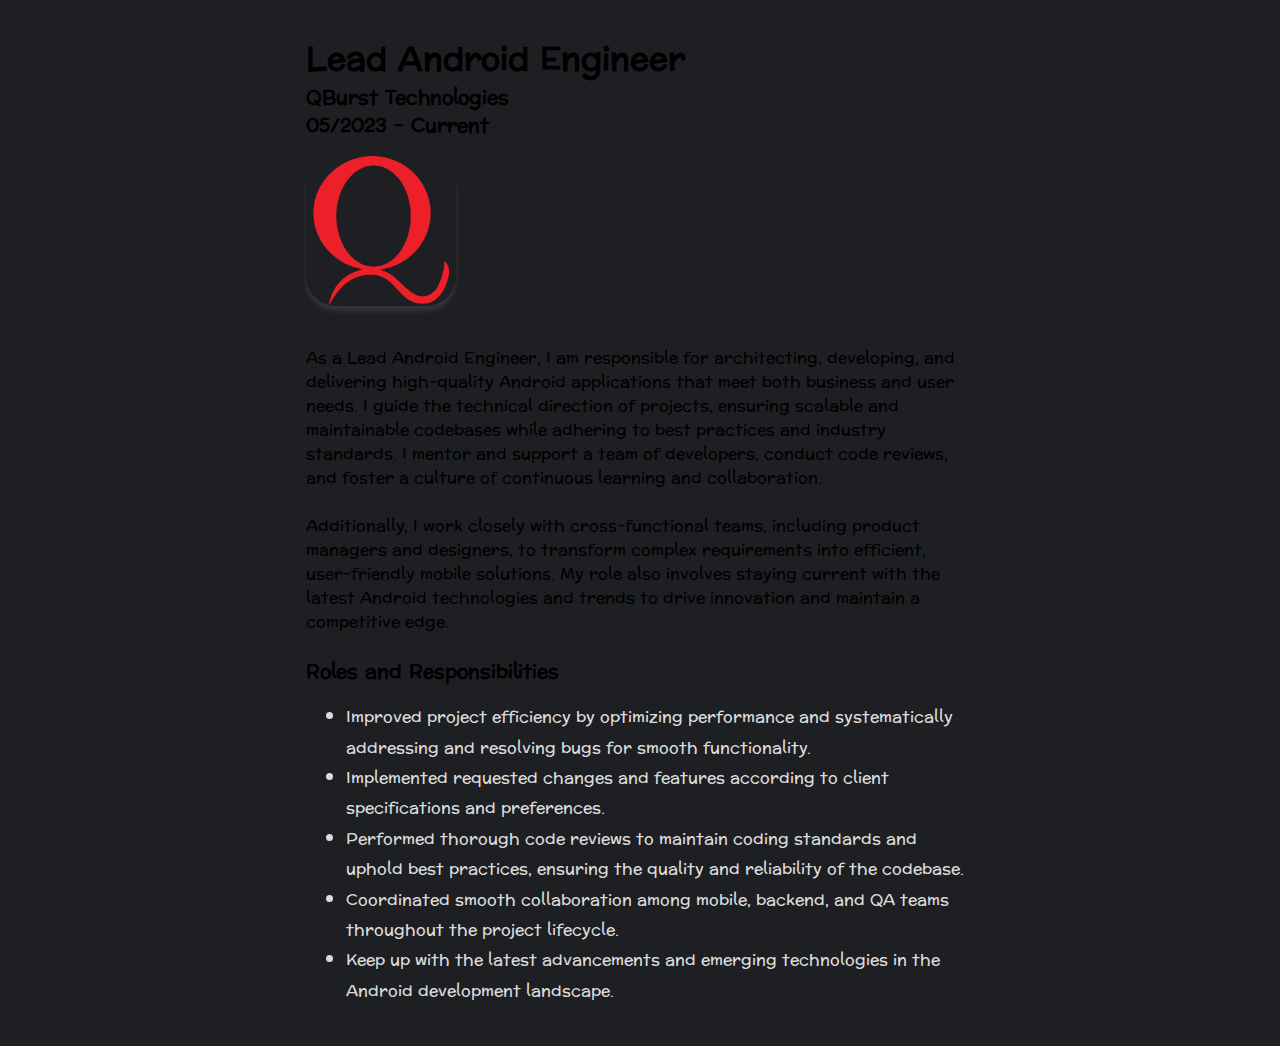
==== company.html @ 52900cc8 "Your comment" ====
<!DOCTYPE html>
<html>

<head>
    <meta charset="utf-8">
    <meta http-equiv="X-UA-Compatible" content="IE=edge">
    <title>Dipin P J</title>
    <meta name="description" content="">
    <meta name="viewport" content="width=device-width, initial-scale=1">
    <link rel="stylesheet" href="./styles/main.css">
</head>

<body>
    <div id="container--main">
        <!-- <a href="index.html"><black-text>&#x2190; Go Back</black-text></a> -->
        <h1 style="margin-top: 12px;">Lead Android Engineer</h1>
        <h3>QBurst Technologies</h3>
        <h3>05/2023 - Current</h3>
        <section id="wrapper--hero" class="section--page">
            <img id="project-pic" src="./assets/images/logo_qburst.png">

            <!-- <div>
                    <h1 id="user-name">Fox HR Application</h1>
                 </div>   -->
        </section>

        </br>

        <p>As a Lead Android Engineer, I am responsible for architecting, developing, and delivering high-quality
            Android applications that meet both business and user needs. I guide the technical direction of projects,
            ensuring scalable and maintainable codebases while adhering to best practices and industry standards. I
            mentor and support a team of developers, conduct code reviews, and foster a culture of continuous learning
            and collaboration.</p>
        </br>
        <p>Additionally, I work closely with cross-functional teams, including product managers and designers, to
            transform complex requirements into efficient, user-friendly mobile solutions. My role also involves staying
            current with the latest Android technologies and trends to drive innovation and maintain a competitive edge.
        </p>
        </br>
        <h3>Roles and Responsibilities</h3>
        <ul>
            <li><black-text>Improved project efficiency by optimizing performance and systematically addressing and
                    resolving bugs for
                    smooth functionality.</black-text></li>
            <li><black-text>Implemented requested changes and features according to client specifications and
                    preferences.</black-text></li>
            <li><black-text>Performed thorough code reviews to maintain coding standards and uphold best practices,
                    ensuring the quality
                    and reliability of the codebase.</black-text></li>
            <li><black-text>Coordinated smooth collaboration among mobile, backend, and QA teams throughout the project
                    lifecycle.</black-text></li>
            <li><black-text>Keep up with the latest advancements and emerging technologies in the Android development
                    landscape.</black-text></li>
        </ul>


        <!-- <a href="https://play.google.com/store/apps/details?id=com.leader.foxhr&hl=en&gl=US">Play Store Link</a> -->

    </div>

</body>

</html>
---- styles/main.css ----
@import url('https://fonts.googleapis.com/css2?family=Readex+Pro:wght@300;400;500;600;700&display=swap');
@import url('https://fonts.googleapis.com/css2?family=Nunito:wght@400;700&display=swap');
@import url('https://fonts.googleapis.com/css2?family=Preahvihear:wght@400;700&display=swap');

:root {
    --mainTextColor-light: #000000;
    --secondaryTextColor-light:  #131419;
    --mainLinkColor-light: #0da2b8;
    --mainBorderColor-light: rgb(218, 218, 218);
    --mainBgColor-light: #e0e5ec;
    --mainCardColor-dark: #f5f5f5;

    --mainTextColor-dark: #dcdcdc;
    --secondaryTextColor-dark: #e0e5ec;
    --mainLinkColor-dark: rgb(30, 190, 214);
    --mainBorderColor-dark: #2b3031;
    --mainBgColor-dark: #1e1f22;
    /* --mainBgColor-dark: #dde1e7; */
    --mainCardColor-dark: #000;


    --card-shadow-light1: rgba(255, 255, 255, 0.45);
    --card-shadow-light2: rgba(172, 172, 172, 0.3);
    
    --card-shadow-dark1: rgba(0, 0, 0, 0.8);
    --card-shadow-dark2: rgba(80, 80, 80, 0.3);


    --mainTextColor: var(--mainTextColor-dark);
    --secondaryTextColor: var(--mainTextColor-dark);
    --mainLinkColor: var(--mainLinkColor-dark);
    --mainBorderColor: var(--mainBorderColor-dark);
    --mainBgColor: var(--mainBgColor-dark);
    --themeOppoColor: var(--mainTextColor-dark);
    --mainCardColor: var(--mainCardColor-dark);
    --cardShadowColor1: var(--card-shadow-dark1);
    --cardShadowColor2: var(--card-shadow-dark2);
    --neomorphicCardBg: var(--mainBgColor);

    /* --mainTextColor: var(--mainTextColor-light);
    --secondaryTextColor: var(--secondaryTextColor-light);
    --mainLinkColor: var(--mainLinkColor-light);
    --mainBorderColor: var(--mainBorderColor-light);
    --mainBgColor: var(--mainBgColor-light);
    --themeOppoColor: var(--mainTextColor-dark);
    --mainCardColor: var(--mainCardColor-dark);
    --cardShadowColor1: var(--card-shadow-light1);
    --cardShadowColor2: var(--card-shadow-light2);
    --neomorphicCardBg: var(--secondaryTextColor-dark); */

}

.white-mode {
    --mainTextColor: var(--mainTextColor-light);
    --secondaryTextColor: var(--secondaryTextColor-light);
    --mainLinkColor: var(--mainLinkColor-light);
    --mainBorderColor: var(--mainBorderColor-light);
    --mainBgColor: var(--mainBgColor-light);
    --themeOppoColor: var(--mainTextColor-dark);
    --mainCardColor: var(--mainCardColor-dark);
    --cardShadowColor1: var(--card-shadow-light1);
    --cardShadowColor2: var(--card-shadow-light2);
    --neomorphicCardBg: var(--mainBgColor);

}


.dark-mode {
    --mainTextColor: var(--mainTextColor-dark);
    --secondaryTextColor: var(--secondaryTextColor-dark);
    --mainLinkColor: var(--mainLinkColor-dark);
    --mainBorderColor: var(--mainBorderColor-dark);
    --mainBgColor: var(--mainBgColor-dark);
    --themeOppoColor: var(--mainTextColor-dark);
    --mainCardColor: var(--mainCardColor-dark);
    --cardShadowColor1: var(--card-shadow-light1);
    --cardShadowColor2: var(--card-shadow-light2);
    --neomorphicCardBg: var(--mainBgColor);
}


* {
    font-family: 'Preahvihear';
    line-height: 1.5em;
    box-sizing: border-box;
    color: var(--mainTextColor);

}

body {
    background-color: var(--mainBgColor);
}

p,
span,
li {
    color: var(--secondaryTextColor);
    font-size: 1em;
}

a {
    text-decoration: none;
    color: var(--mainLinkColor);
    font-weight: 500;
}

li {
    line-height: 1.9em;
}

#container--main {
    max-width: 700px;
    margin: 0 auto;
    padding: 1em;
}

.section--page {
    padding-top: 1em;
    padding-bottom: 1em;
}

#wrapper--hero {
    display: flex;
    align-items: center;
    gap: 2em;
}

#bio,
a {
    font-weight: 300;
}

#user-name {
    font-size: 48px;
    line-height: 1em;
    margin-bottom: 4px;
}

#profile-pic1 {
    padding: 14px;
    position: absolute;
    width: 385px;
    height: 431px;
    left: 385px;
    top: 220px;
    background: radial-gradient(50% 50% at 50% 50%, #763CAC 0%, rgba(50, 15, 133, 0) 100%);
}

#profile-pic {
    padding: 14px;
    width: 150px;
    height: 150px;
    object-fit: cover;
    border-radius: 50%;
    -moz-border-radius: 50%;
    -webkit-border-radius: 50%;
}

#project-pic {
    width: 150px;
    height: 150px;
    object-fit: cover;
    border-radius: 20%;
    -moz-border-radius: 20%;
    -webkit-border-radius: 20%;
    box-shadow: 0 5px 5px rgba(255, 255, 255, 0.1);
}

#email {
    color: var(--mainTextColor);
}


#toggle-button {
    color: var(--themeOppoColor);
}

#socials--list {
    display: flex;
    justify-content: space-between;
    column-gap: 1em;
    flex-wrap: wrap;
}

#socials--list a {
    font-weight: 300;
    color: var(--secondaryTextColor);
    font-size: 0.9em;
    transition: 0.3s;
}

#socials--list a:hover {
    font-weight: 100;
    color: var(--mainLinkColor);
    font-size: 0.9em;
}

#qualifications--list {
    list-style: none;
    margin: 0;
    padding: 0;
}

#wrapper--techstack__items {
    display: flex;
    flex-wrap: wrap;
    gap: 1em;
    font-size: 0.9em;
}


.coding-font {
    font-family: IBM Plex Mono;
    /* font-family: 'Times New Roman', Times, serif; */
}

.card--project {
    padding-top: 1em;
    padding-bottom: 1em;
    border-top: 1px solid var(--mainBorderColor);
}

.card--project a {
    color: var(--mainTextColor);

    transition: 0.3s;
}

.card--project a:hover {
    color: rgb(30, 190, 214);

}

.card--work-history {
    border-left: 1px solid var(--mainBorderColor);
    margin-top: 3em;
    margin-bottom: 3em;
    padding-left: 2em;
}

.line-break {
    background-color: var(--mainBorderColor);
    height: 1px;
}

.simple-card {
    flex: 0 0 auto;
    border: 1px solid #ddd;
    border-radius: 5px;
    padding: 16px;
    margin-bottom: 20px;
    background-color: #100d0d;
    box-shadow: 0 2px 4px rgba(255, 255, 255, 0.1);
}

.card-container {
    display: flex;
    overflow: auto;
    white-space: nowrap;
}

/* Style for each individual card */
.card {
    flex: 0 0 auto;
    width: 200px;
    /* Adjust the width as needed */
    margin-right: 10px;
    /* Spacing between cards */
    border: 1px solid #ddd;
    border-radius: 5px;
    box-shadow: 0 2px 4px rgba(0, 0, 0, 0.1);
}

/* Style for each individual card */
.screenshot {
    flex: 0 0 auto;
    width: 200px;
    /* Adjust the width as needed */
    margin-right: 10px;
    /* Spacing between cards */
    border: 1px solid #ddd;
    border-radius: 5px;
    box-shadow: 0 2px 4px rgba(0, 0, 0, 0.1);
}

/* Style for the card image */
.card img {
    max-width: 100%;
    height: auto;
    border-radius: 5px;
}

/* Style for card content */
.card-content {
    padding: 10px;
}

@media(max-width:600px) {

    .section--page {
        padding-top: 1em;
        padding-bottom: 1em;
    }

    #wrapper--hero {
        display: flex;
        align-items: start;
        gap: 1em;
    }

    #profile-pic {
        padding: 14px;
        width: 180px;
        height: 180px;
    }

    #wrapper--hero {
        flex-direction: column;
    }

    .card--work-history {
        border-left: none;
        padding-left: 0;
    }
}


p,
h1 {
    margin: 0px;
    padding: 0px;
    color: black;
}


h1.page-header {
    margin: 0;
    padding: 0;
    color: black;
}

h3 {
    margin: 0px;
    padding: 0px;
    color: black;
}

h3.page-header {
    margin: 0;
    padding: 0;
}

.jetbrains-mono-normal {
    font-family: IBM Plex Mono;
    /* font-family: "JetBrains Mono", monospace; */
    font-optical-sizing: auto;
    font-weight: 12px;
    font-style: normal;
}

.grid-container {
    grid-template-columns: auto auto;
}


.work-history-container {
    justify-content: center;
    gap: 10px;
}

.grid-item {
    border: 1px solid rgba(0, 0, 0, 0.8);
    padding: 20px;
    font-size: 14px;
    margin-right: 12px;
    margin-bottom: 12px;
    text-align: start;
}

/* Project Section */
.container {
    display: flex;
    justify-content: center;
    height: 220px;
}

.cardItem {
    border: 1px solid rgba(0, 0, 0, 0.8);
    border-radius: 12px;
    margin-top: 20px;
    margin-right: 20px;
    padding: 20px;
    text-align: start;
    /* transition: all 500ms ease-in-out; */
    background-color: (--mainCardColor-dark);
}

/* .cardItem:hover {
    margin-top: 40px;
    /* cursor: pointer; */
/*  box-shadow: 0px 12px 30px 0px rgba(0, 0, 0, 0.2);
    /* transition: all 800ms cubic-bezier(0.19, 1, 0.22, 1); } 
  */
.cardLabel {
    margin-top: 24px;
    width: 100%;
    font-size: 16px;
    display: block;
}

.material-icons {
    font-size: 64px;
    margin-top: 24px;
    color: #1ab5ad;
}


.sticky {
    position: -webkit-sticky;
    position: sticky;
    top: 0;
    width: 100%;
    background-color: var(--mainBgColor);
}

.workExperienceCard {
    background-image: url("./assets/images/experience.svg");
}

.svg-container {
    position: relative;
    width: max-content;
    height: fit-content;
}

.svg-container img {
    position: absolute;
    top: 0;
    left: 0;
    width: 100%;
    height: 100%;
    object-fit: cover;
}

.content {
    position: relative;
    z-index: 1;
    text-align: center;
}

.skill-item-container {
    display: flex;
    /* Flexbox to align horizontally */
    justify-content: center;
    /* Distributes space between the divs */
    gap: 10px;
    /* Optional: Space between the divs */
    margin-bottom: 20px;
}

.circle-container {
    width: 44px;
    height: 44px;
    border-radius: 10%;
    background-color: #251C31;
    /* Background color of the circle */
    display: flex;
    justify-content: center;
    align-items: center;
    overflow: hidden;
    position: relative;
}

.circle-container img {
    width: 80%;
    /* Adjust image size */
    height: auto;
    border-radius: 50%;
    /* Make image inside the circle */
}

.centered-container {
    color: white;
    text-align: center;
    padding: 20px;
    border-radius: 5px;
    box-shadow: -5px -5px 9px var(--cardShadowColor1), 5px 5px 9px var(--cardShadowColor2);
}

.align-start-container {
    color: white;
    background: var(--neomorphicCardBg);
    text-align: s;
    padding: 20px;
    border-radius: 5px;
    margin-bottom: 30px;
    box-shadow: -5px -5px 9px var(--cardShadowColor1), 5px 5px 9px var(--cardShadowColor2);
}

.centered-text {
    background-color: var(--mainBgColor);
}

.red-text {
    color: red;
}

.blue-text {
    color: blue;
}

.green-text {
    color: green;
}

.white-text {
    color: rgb(255, 255, 255);
}

.violet-text {
    color: #A362FF;
}

.black-text {
    color: var(--mainTextColor);
}


.main-text-reverse {
    color: var(--mainTextColor);
}

skills-body {
    display: flex;
    flex-wrap: wrap;
    display: flex;
    padding-top: 10px;
    justify-content: start;
    align-items: start;
}

skills-body-div {
    height: 50px;
    justify-content: center;
    width: 50px;
    background: var(--neomorphicCardBg);
    border-radius: 10px;
    margin-right: 10px;
    margin-top: 10px;
}

social-body {
    display: flex;
    justify-content: start;
    align-items: start;
}

social-body-div {
    height: 50px;
    width: 50px;
    background: var(--neomorphicCardBg);
    border-radius: 10px;
    margin-right: 10px;
}
.box-image-no-padding {
    width: 50px;
    height: 50px;
    justify-content: center;
}
.box img {
    width: 50px;
    height: 50px;
    padding: 8px;
    justify-content: center;
    /* centers horizontally */
    /* Make image inside the circle */
}

.card--techstack {
    /* border: 1px solid var(--mainBorderColor); */
    border-radius: 5px;
    padding: 0.5em 1em;
    align-items: center;
    background: var(--neomorphicCardBg);
    box-shadow: -5px -5px 9px var(--cardShadowColor1), 5px 5px 9px var(--cardShadowColor2);

}

.box {
    justify-content: center;
    /* centers horizontally */
    align-items: center;
    box-shadow: -5px -5px 9px var(--cardShadowColor1), 5px 5px 9px var(--cardShadowColor2);
}

.box2 {
    box-shadow: inset -5px -5px 9px var(--cardShadowColor1), inset 5px 5px 9px var(--cardShadowColor2);
}

.circle {
    display: flex;
    justify-content: center;
    align-items: center;
    position: relative;
    border-radius: 50%;
    box-shadow: -5px -5px 9px var(--cardShadowColor1), 5px 5px 9px var(--cardShadowColor2);
}

.circle::after {
    content: '';
    position: absolute;
    height: 80%;
    width: 80%;
    background-color: transparent;
    border-radius: 50%;
    box-shadow: inset -5px -5px 9px var(--cardShadowColor1), inset 5px 5px 9px var(--cardShadowColor2);
}

.truncate {
    display: -webkit-box;
    -webkit-box-orient: vertical;
    overflow: hidden;
    -webkit-line-clamp: 2;
    /* Limit to 2 lines */
    max-height: 3em;
    /* Adjust based on line height */
}


.project-truncate {
    display: -webkit-box;
    -webkit-box-orient: vertical;
    overflow: hidden;
    -webkit-line-clamp: 4;
    /* Limit to 2 lines */
    line-height: 1.5em;
    /* Set line height */
}



profile-pic-body {
	display: flex;
	width: 150px;
	height: 150px;
	overflow: hidden;
	flex-direction: row;
	align-items: center;
	justify-content: space-around;
}
profile-pic-body-section.light,
section.dark {
	display: flex;
	width: 150px;
	height: 150px;
	align-items: center;
	justify-content: space-around;
}
profile-pic-body-section.light {
	background-color: var(--mainBgColor);
}
profile-pic-body-section.dark {
	background-color: var(--mainBgColor);
}
profile-pic-body-div.circle,
profile-pic-body-div.circle_black {
	position: relative;
	display: flex;
	width: 150px;
	height: 150px;
	border-radius: 150px;
	align-items: center;
	justify-content: center;
}
profile-pic-body-div.circle:before,
profile-pic-body-div.circle_black:before {
	position: absolute;
	top: 0;
	right: 0;
	bottom: 0;
	left: 0;
	display: block;
	width: 150px;
	height: 150px;
	content: " ";
	cursor: pointer;
	transition: 0.3s ease-out;
	border-radius: 150px;
	filter: blur(7px);
}
profile-pic-body-div.circle.long,
profile-pic-body-div.circle_black.long {
	width: 250px;
	height: 100px;
}
profile-pic-body-div.circle.long:before,
profile-pic-body-div.circle_black.long:before {
	position: absolute;
	top: 0;
	right: 0;
	bottom: 0;
	left: 0;
	width: 250px;
	height: 100px;
}
profile-pic-body-div.circle:before {
	box-shadow: 8px 8px 20px #a9a8b7, -8px -8px 20px #fff;
}
profile-pic-body-div.circle_black:before {
	box-shadow: 8px 8px 20px rgba(0, 0, 0, 0.5),
		-8px -8px 20px rgba(255, 255, 255, 0.2);
}
profile-pic-body-div.circle p,
profile-pic-body-div.circle_black p {
	position: relative;
	z-index: 5;
	user-select: none;
	cursor: pointer;
}
profile-pic-body-div.circle_black {
	color: white;
}
@media (max-width: 700px) {
	profile-pic-body {
		height: auto;
		flex-direction: column;
	}
	profile-pic-body-section.light,
	profile-pic-body-section.dark {
		width: 150px;
		height: 150px;
	}
}
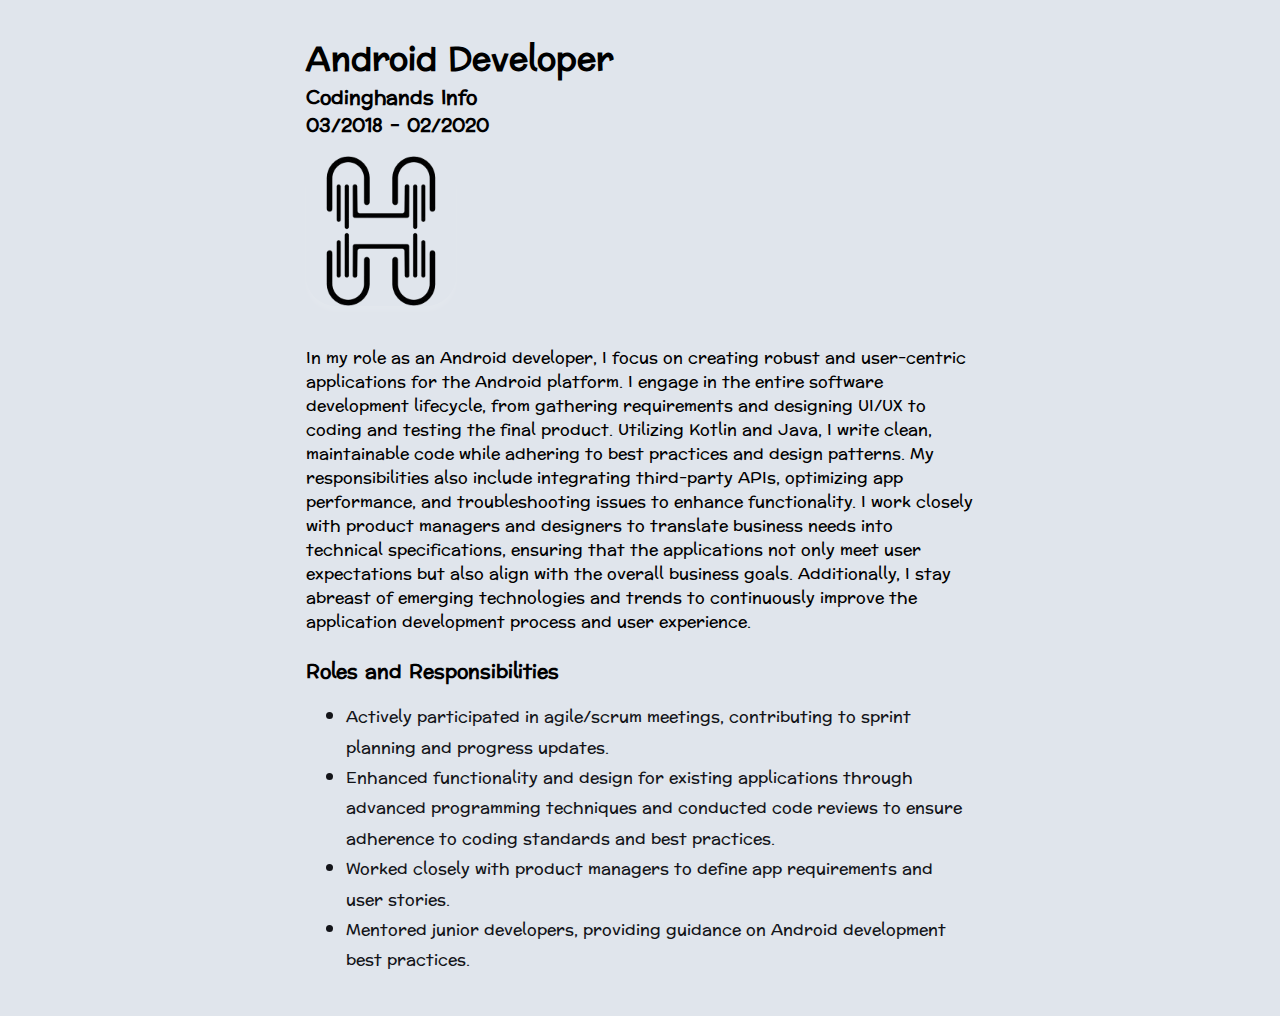
==== commit be77b84e: "Your comment" ====
--- a/company.html
+++ b/company.html
@@ -8,17 +8,17 @@
     <meta name="description" content="">
     <meta name="viewport" content="width=device-width, initial-scale=1">
     <link rel="stylesheet" href="./styles/main.css">
+    <script src="strings.js"></script>
 </head>
 
-<body>
+<body onload="getCompanyDetails()">
     <div id="container--main">
         <!-- <a href="index.html"><black-text>&#x2190; Go Back</black-text></a> -->
-        <h1 style="margin-top: 12px;">Lead Android Engineer</h1>
-        <h3>QBurst Technologies</h3>
-        <h3>05/2023 - Current</h3>
+        <h1 id="designation" style="margin-top: 12px;"></h1>
+        <h3 id="companyName"></h3>
+        <h3 id="duration"></h3>
         <section id="wrapper--hero" class="section--page">
-            <img id="project-pic" src="./assets/images/logo_qburst.png">
-
+            <img class="responsive-image" id="dynamicImage" src="">
             <!-- <div>
                     <h1 id="user-name">Fox HR Application</h1>
                  </div>   -->
@@ -26,38 +26,126 @@
 
         </br>
 
-        <p>As a Lead Android Engineer, I am responsible for architecting, developing, and delivering high-quality
-            Android applications that meet both business and user needs. I guide the technical direction of projects,
-            ensuring scalable and maintainable codebases while adhering to best practices and industry standards. I
-            mentor and support a team of developers, conduct code reviews, and foster a culture of continuous learning
-            and collaboration.</p>
-        </br>
-        <p>Additionally, I work closely with cross-functional teams, including product managers and designers, to
-            transform complex requirements into efficient, user-friendly mobile solutions. My role also involves staying
-            current with the latest Android technologies and trends to drive innovation and maintain a competitive edge.
-        </p>
+        <p id="jobDescription"></p>
         </br>
         <h3>Roles and Responsibilities</h3>
-        <ul>
-            <li><black-text>Improved project efficiency by optimizing performance and systematically addressing and
-                    resolving bugs for
-                    smooth functionality.</black-text></li>
-            <li><black-text>Implemented requested changes and features according to client specifications and
-                    preferences.</black-text></li>
-            <li><black-text>Performed thorough code reviews to maintain coding standards and uphold best practices,
-                    ensuring the quality
-                    and reliability of the codebase.</black-text></li>
-            <li><black-text>Coordinated smooth collaboration among mobile, backend, and QA teams throughout the project
-                    lifecycle.</black-text></li>
-            <li><black-text>Keep up with the latest advancements and emerging technologies in the Android development
-                    landscape.</black-text></li>
-        </ul>
-
+        <div id="listContainer"></div>
 
         <!-- <a href="https://play.google.com/store/apps/details?id=com.leader.foxhr&hl=en&gl=US">Play Store Link</a> -->
 
     </div>
+    <script>
+        function showAlert() {
+            alert("This is an alert message!");
+        }
+        function getCompanyDetails() {
+            alert("called")
+            const params = new URLSearchParams(window.location.search);
+            const name = params.get('name');
+            const container = document.getElementById("listContainer");
+            const ul = document.createElement("ul");
 
+            const imageElement = document.getElementById("dynamicImage");
+            const companyName = document.getElementById("companyName");
+            const designation = document.getElementById("designation");
+            const duration = document.getElementById("duration");
+            const jobDescription = document.getElementById("jobDescription");
+
+            switch (name) {
+                case "qburst":
+                    designation.textContent = strings.qburstDesgination;
+                    companyName.textContent = strings.qburstName;
+                    duration.textContent = strings.qburstDuration;
+                    jobDescription.textContent = strings.qburstDescription;
+                    imageElement.src="./assets/images/logo_qburst.png"
+                    var items = [
+                        strings.qburstRole1,
+                        strings.qburstRole2,
+                        strings.qburstRole3,
+                        strings.qburstRole4,
+                        strings.qburstRole5];
+                    items.forEach(item => {
+                        const li = document.createElement("li");
+                        li.textContent = item;
+                        ul.appendChild(li);
+                    });
+
+                    break;
+                case "leadergroup":
+                    designation.textContent = strings.leaderGroupDesgination;
+                    companyName.textContent = strings.leaderGroupName;
+                    duration.textContent = strings.leaderGroupDuration;
+                    jobDescription.textContent = strings.leaderGroupDescription;
+                    imageElement.src="./assets/images/logo_leadergroup.png"
+                    var items = [
+                        strings.leaderGroupRole1,
+                        strings.leaderGroupRole2,
+                        strings.leaderGroupRole3,
+                        strings.leaderGroupRole4
+                    ];
+                    items.forEach(item => {
+                        const li = document.createElement("li");
+                        li.textContent = item;
+                        ul.appendChild(li);
+                    });
+                    break;
+                case "codinghands":
+                    designation.textContent = strings.codingHandsDesgination;
+                    companyName.textContent = strings.codingHandsName;
+                    duration.textContent = strings.codingHandsDuration;
+                    jobDescription.textContent = strings.codingHandsDescription;
+                    imageElement.src="./assets/images/logo_ch.png"
+                    var items = [
+                        strings.codingHandsRole1,
+                        strings.codingHandsRole2,
+                        strings.codingHandsRole3,
+                        strings.codingHandsRole4
+                    ];
+                    items.forEach(item => {
+                        const li = document.createElement("li");
+                        li.textContent = item;
+                        ul.appendChild(li);
+                    });
+                    break;
+                case "sbl":
+                    designation.textContent = strings.sblDesgination;
+                    companyName.textContent = strings.sblName;
+                    duration.textContent = strings.sblDuration;
+                    jobDescription.textContent = strings.sblDescription;
+                    imageElement.src="./assets/images/logo_sbl.png"
+                    var items = [
+                        strings.sblRole1,
+                        strings.sblRole2,
+                        strings.sblRole3
+                    ];
+                    items.forEach(item => {
+                        const li = document.createElement("li");
+                        li.textContent = item;
+                        ul.appendChild(li);
+                    });
+                    break;
+                default:
+                    designation.textContent = strings.chDesgination;
+                    companyName.textContent = strings.chName;
+                    duration.textContent = strings.chDuration;
+                    jobDescription.textContent = strings.chDescription;
+                    imageElement.src="./assets/images/logo_ch.png"
+                    var items = [
+                        strings.chRole1,
+                        strings.chRole2,
+                        strings.chRole3,
+                        strings.chRole4
+                    ];
+                    items.forEach(item => {
+                        const li = document.createElement("li");
+                        li.textContent = item;
+                        ul.appendChild(li);
+                    });
+            }
+            container.innerHTML = '';
+            container.appendChild(ul);
+        }
+    </script>
 </body>
 
 </html>--- a/styles/main.css
+++ b/styles/main.css
@@ -26,7 +26,7 @@
     --card-shadow-dark2: rgba(80, 80, 80, 0.3);
 
 
-    --mainTextColor: var(--mainTextColor-dark);
+    /* --mainTextColor: var(--mainTextColor-dark);
     --secondaryTextColor: var(--mainTextColor-dark);
     --mainLinkColor: var(--mainLinkColor-dark);
     --mainBorderColor: var(--mainBorderColor-dark);
@@ -35,22 +35,8 @@
     --mainCardColor: var(--mainCardColor-dark);
     --cardShadowColor1: var(--card-shadow-dark1);
     --cardShadowColor2: var(--card-shadow-dark2);
-    --neomorphicCardBg: var(--mainBgColor);
-
-    /* --mainTextColor: var(--mainTextColor-light);
-    --secondaryTextColor: var(--secondaryTextColor-light);
-    --mainLinkColor: var(--mainLinkColor-light);
-    --mainBorderColor: var(--mainBorderColor-light);
-    --mainBgColor: var(--mainBgColor-light);
-    --themeOppoColor: var(--mainTextColor-dark);
-    --mainCardColor: var(--mainCardColor-dark);
-    --cardShadowColor1: var(--card-shadow-light1);
-    --cardShadowColor2: var(--card-shadow-light2);
-    --neomorphicCardBg: var(--secondaryTextColor-dark); */
-
-}
-
-.white-mode {
+    --neomorphicCardBg: var(--mainBgColor); */
+
     --mainTextColor: var(--mainTextColor-light);
     --secondaryTextColor: var(--secondaryTextColor-light);
     --mainLinkColor: var(--mainLinkColor-light);
@@ -61,6 +47,32 @@
     --cardShadowColor1: var(--card-shadow-light1);
     --cardShadowColor2: var(--card-shadow-light2);
     --neomorphicCardBg: var(--mainBgColor);
+
+}
+
+.white-mode {
+        --mainTextColor: var(--mainTextColor-dark);
+    --secondaryTextColor: var(--mainTextColor-dark);
+    --mainLinkColor: var(--mainLinkColor-dark);
+    --mainBorderColor: var(--mainBorderColor-dark);
+    --mainBgColor: var(--mainBgColor-dark);
+    --themeOppoColor: var(--mainTextColor-dark);
+    --mainCardColor: var(--mainCardColor-dark);
+    --cardShadowColor1: var(--card-shadow-dark1);
+    --cardShadowColor2: var(--card-shadow-dark2);
+    --neomorphicCardBg: var(--mainBgColor);
+
+
+    /* --mainTextColor: var(--mainTextColor-light);
+    --secondaryTextColor: var(--secondaryTextColor-light);
+    --mainLinkColor: var(--mainLinkColor-light);
+    --mainBorderColor: var(--mainBorderColor-light);
+    --mainBgColor: var(--mainBgColor-light);
+    --themeOppoColor: var(--mainTextColor-dark);
+    --mainCardColor: var(--mainCardColor-dark);
+    --cardShadowColor1: var(--card-shadow-light1);
+    --cardShadowColor2: var(--card-shadow-light2);
+    --neomorphicCardBg: var(--mainBgColor); */
 
 }
 
@@ -165,6 +177,15 @@
     -webkit-border-radius: 20%;
     box-shadow: 0 5px 5px rgba(255, 255, 255, 0.1);
 }
+.responsive-image {
+    width: 150px;
+    height: 150px;
+    object-fit: cover;
+    border-radius: 20%;
+    -moz-border-radius: 20%;
+    -webkit-border-radius: 20%;
+    box-shadow: 0 5px 5px rgba(255, 255, 255, 0.1);
+}
 
 #email {
     color: var(--mainTextColor);
@@ -173,6 +194,22 @@
 
 #toggle-button {
     color: var(--themeOppoColor);
+}
+
+.transparent-button {
+    background-color: transparent; /* Transparent background */
+    border: 2px solid var(--mainTextColor); /* Border color */
+    color: green; /* Text color */
+    padding: 4px 10px;
+    font-size: 13px; /* Font size */
+    cursor: pointer; /* Pointer cursor on hover */
+    border-radius: 5px; /* Rounded corners */
+    transition: background-color 0.3s, color 0.3s; /* Smooth transitions */
+}
+
+.transparent-button:hover {
+    background-color: var(--mainBgColor); /* Change background on hover */
+    color: white; /* Change text color on hover */
 }
 
 #socials--list {
@@ -419,6 +456,8 @@
     position: -webkit-sticky;
     position: sticky;
     top: 0;
+    padding-top: 10px;
+    padding-bottom: 10px;
     width: 100%;
     background-color: var(--mainBgColor);
 }
@@ -510,7 +549,7 @@
 }
 
 .green-text {
-    color: green;
+    color: #008000;
 }
 
 .white-text {
@@ -570,7 +609,7 @@
 .box img {
     width: 50px;
     height: 50px;
-    padding: 8px;
+    padding: 12px;
     justify-content: center;
     /* centers horizontally */
     /* Make image inside the circle */
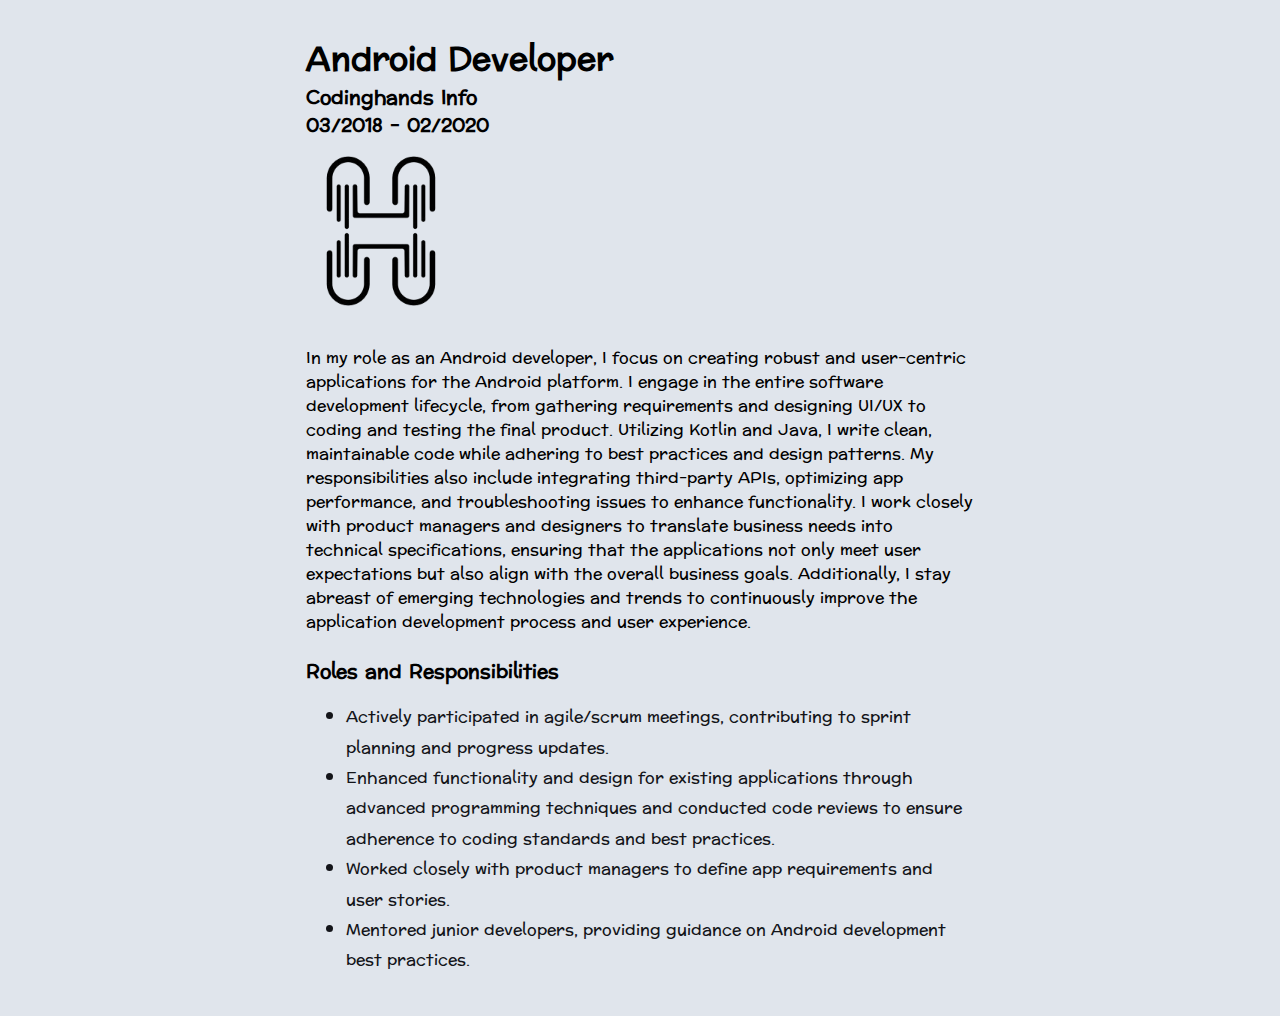
==== commit 6cfad147: "Your comment" ====
--- a/company.html
+++ b/company.html
@@ -5,41 +5,41 @@
     <meta charset="utf-8">
     <meta http-equiv="X-UA-Compatible" content="IE=edge">
     <title>Dipin P J</title>
+    <link rel="icon" type="image/x-icon" href="./assets/images/favicon.ico">
     <meta name="description" content="">
     <meta name="viewport" content="width=device-width, initial-scale=1">
     <link rel="stylesheet" href="./styles/main.css">
+    <link rel="preconnect" href="https://fonts.googleapis.com">
+    <link rel="preconnect" href="https://fonts.gstatic.com" crossorigin>
+    <link href="https://fonts.googleapis.com/css2?family=JetBrains+Mono:ital,wght@0,100..800;1,100..800&display=swap"
+        rel="stylesheet">
+    <link rel="stylesheet" href="https://cdnjs.cloudflare.com/ajax/libs/font-awesome/4.7.0/css/font-awesome.min.css">
     <script src="strings.js"></script>
 </head>
 
 <body onload="getCompanyDetails()">
     <div id="container--main">
         <!-- <a href="index.html"><black-text>&#x2190; Go Back</black-text></a> -->
-        <h1 id="designation" style="margin-top: 12px;"></h1>
-        <h3 id="companyName"></h3>
-        <h3 id="duration"></h3>
+        <h1 class="black-text" id="designation" style="margin-top: 12px;"></h1>
+        <h3 class="black-text" id="companyName"></h3>
+        <h3 class="black-text" id="duration"></h3>
         <section id="wrapper--hero" class="section--page">
             <img class="responsive-image" id="dynamicImage" src="">
             <!-- <div>
                     <h1 id="user-name">Fox HR Application</h1>
                  </div>   -->
         </section>
-
         </br>
-
-        <p id="jobDescription"></p>
+        <p class="black-text" id="jobDescription"></p>
         </br>
-        <h3>Roles and Responsibilities</h3>
+        <h3 class="black-text">Roles and Responsibilities</h3>
         <div id="listContainer"></div>
 
         <!-- <a href="https://play.google.com/store/apps/details?id=com.leader.foxhr&hl=en&gl=US">Play Store Link</a> -->
 
     </div>
     <script>
-        function showAlert() {
-            alert("This is an alert message!");
-        }
         function getCompanyDetails() {
-            alert("called")
             const params = new URLSearchParams(window.location.search);
             const name = params.get('name');
             const container = document.getElementById("listContainer");
@@ -146,6 +146,7 @@
             container.appendChild(ul);
         }
     </script>
+    
 </body>
 
 </html>--- a/styles/main.css
+++ b/styles/main.css
@@ -26,8 +26,20 @@
     --card-shadow-dark2: rgba(80, 80, 80, 0.3);
 
 
-    /* --mainTextColor: var(--mainTextColor-dark);
-    --secondaryTextColor: var(--mainTextColor-dark);
+    /* --mainTextColor: var(--mainTextColor-light);
+    --secondaryTextColor: var(--secondaryTextColor-light);
+    --mainLinkColor: var(--mainLinkColor-dark);
+    --mainBorderColor: var(--mainBorderColor-dark);
+    --mainBgColor: var(--mainBgColor-light);
+    --themeOppoColor: var(--mainTextColor-light);
+    --mainCardColor: var(--mainCardColor-dark);
+    --cardShadowColor1: var(--card-shadow-light1);
+    --cardShadowColor2: var(--card-shadow-light2);
+    --neomorphicCardBg: var(--mainBgColor); */
+
+        
+    --mainTextColor: var(--mainTextColor-dark);
+    --secondaryTextColor: var(--secondaryTextColor-dark);
     --mainLinkColor: var(--mainLinkColor-dark);
     --mainBorderColor: var(--mainBorderColor-dark);
     --mainBgColor: var(--mainBgColor-dark);
@@ -35,14 +47,14 @@
     --mainCardColor: var(--mainCardColor-dark);
     --cardShadowColor1: var(--card-shadow-dark1);
     --cardShadowColor2: var(--card-shadow-dark2);
-    --neomorphicCardBg: var(--mainBgColor); */
+    --neomorphicCardBg: var(--mainBgColor);
 
     --mainTextColor: var(--mainTextColor-light);
     --secondaryTextColor: var(--secondaryTextColor-light);
-    --mainLinkColor: var(--mainLinkColor-light);
-    --mainBorderColor: var(--mainBorderColor-light);
+    --mainLinkColor: var(--mainLinkColor-dark);
+    --mainBorderColor: var(--mainBorderColor-dark);
     --mainBgColor: var(--mainBgColor-light);
-    --themeOppoColor: var(--mainTextColor-dark);
+    --themeOppoColor: var(--mainTextColor-light);
     --mainCardColor: var(--mainCardColor-dark);
     --cardShadowColor1: var(--card-shadow-light1);
     --cardShadowColor2: var(--card-shadow-light2);
@@ -50,8 +62,34 @@
 
 }
 
+.dark-mode {
+    /* --mainTextColor: var(--mainTextColor-light);
+    --secondaryTextColor: var(--secondaryTextColor-light);
+    --mainLinkColor: var(--mainLinkColor-dark);
+    --mainBorderColor: var(--mainBorderColor-dark);
+    --mainBgColor: var(--mainBgColor-light);
+    --themeOppoColor: var(--mainTextColor-light);
+    --mainCardColor: var(--mainCardColor-dark);
+    --cardShadowColor1: var(--card-shadow-light1);
+    --cardShadowColor2: var(--card-shadow-light2);
+    --neomorphicCardBg: var(--mainBgColor); */
+    --mainTextColor: var(--mainTextColor-dark);
+    --secondaryTextColor: var(--secondaryTextColor-dark);
+    --mainLinkColor: var(--mainLinkColor-dark);
+    --mainBorderColor: var(--mainBorderColor-dark);
+    --mainBgColor: var(--mainBgColor-dark);
+    --themeOppoColor: var(--mainTextColor-dark);
+    --mainCardColor: var(--mainCardColor-dark);
+    --cardShadowColor1: var(--card-shadow-dark1);
+    --cardShadowColor2: var(--card-shadow-dark2);
+    --neomorphicCardBg: var(--mainBgColor);
+
+}
+
+
 .white-mode {
-        --mainTextColor: var(--mainTextColor-dark);
+
+    --mainTextColor: var(--mainTextColor-dark);
     --secondaryTextColor: var(--mainTextColor-dark);
     --mainLinkColor: var(--mainLinkColor-dark);
     --mainBorderColor: var(--mainBorderColor-dark);
@@ -62,32 +100,6 @@
     --cardShadowColor2: var(--card-shadow-dark2);
     --neomorphicCardBg: var(--mainBgColor);
 
-
-    /* --mainTextColor: var(--mainTextColor-light);
-    --secondaryTextColor: var(--secondaryTextColor-light);
-    --mainLinkColor: var(--mainLinkColor-light);
-    --mainBorderColor: var(--mainBorderColor-light);
-    --mainBgColor: var(--mainBgColor-light);
-    --themeOppoColor: var(--mainTextColor-dark);
-    --mainCardColor: var(--mainCardColor-dark);
-    --cardShadowColor1: var(--card-shadow-light1);
-    --cardShadowColor2: var(--card-shadow-light2);
-    --neomorphicCardBg: var(--mainBgColor); */
-
-}
-
-
-.dark-mode {
-    --mainTextColor: var(--mainTextColor-dark);
-    --secondaryTextColor: var(--secondaryTextColor-dark);
-    --mainLinkColor: var(--mainLinkColor-dark);
-    --mainBorderColor: var(--mainBorderColor-dark);
-    --mainBgColor: var(--mainBgColor-dark);
-    --themeOppoColor: var(--mainTextColor-dark);
-    --mainCardColor: var(--mainCardColor-dark);
-    --cardShadowColor1: var(--card-shadow-light1);
-    --cardShadowColor2: var(--card-shadow-light2);
-    --neomorphicCardBg: var(--mainBgColor);
 }
 
 
@@ -181,10 +193,6 @@
     width: 150px;
     height: 150px;
     object-fit: cover;
-    border-radius: 20%;
-    -moz-border-radius: 20%;
-    -webkit-border-radius: 20%;
-    box-shadow: 0 5px 5px rgba(255, 255, 255, 0.1);
 }
 
 #email {
@@ -199,7 +207,7 @@
 .transparent-button {
     background-color: transparent; /* Transparent background */
     border: 2px solid var(--mainTextColor); /* Border color */
-    color: green; /* Text color */
+    color: var(--mainTextColor); /* Text color */
     padding: 4px 10px;
     font-size: 13px; /* Font size */
     cursor: pointer; /* Pointer cursor on hover */
@@ -207,10 +215,6 @@
     transition: background-color 0.3s, color 0.3s; /* Smooth transitions */
 }
 
-.transparent-button:hover {
-    background-color: var(--mainBgColor); /* Change background on hover */
-    color: white; /* Change text color on hover */
-}
 
 #socials--list {
     display: flex;
@@ -769,4 +773,8 @@
 		width: 150px;
 		height: 150px;
 	}
+}
+
+@media (prefers-color-scheme: dark) {
+   
 }